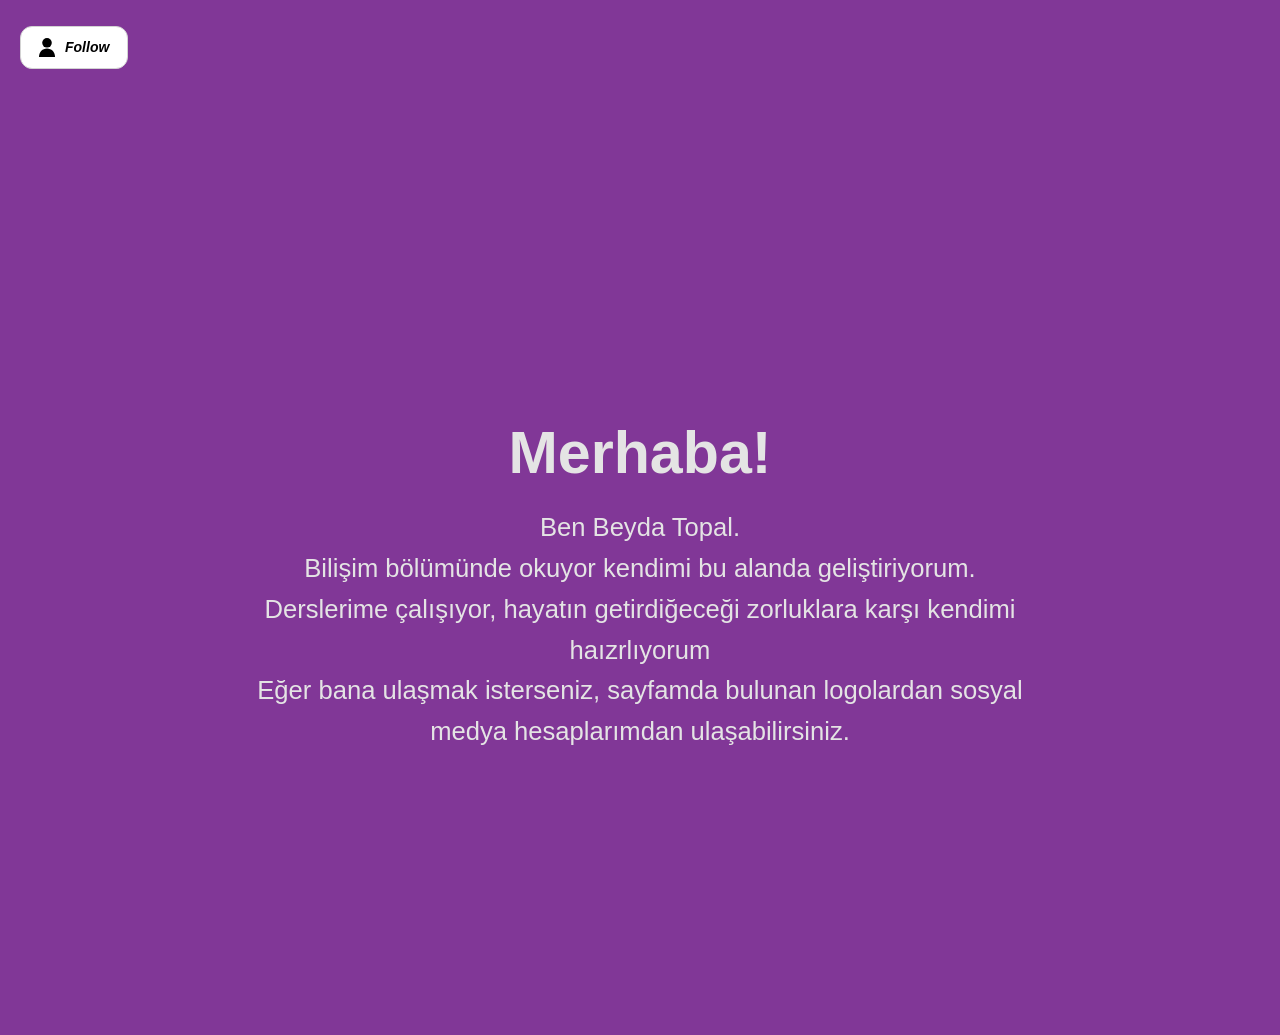
==== index.html @ 0ddb127e "Add files via upload" ====
<!DOCTYPE html>
<html lang="en">
<head>
    <meta charset="UTF-8">
    <link rel="shortcut icon" type="y-icon" href="main.png">

    <meta name="viewport" content="width=device-width, initial-scale=1.0">
    <title>Son.For.Eye</title>
    <link rel="stylesheet" href="style.css">
</head>
<body>




    <nav>
        <div class="nav-container">
            <div class="contact-link">
                <a href="https://www.instagram.com/_beyda_58/" id="contact-button"><h1><i>


                    <div class="tooltip-container" >
                        <span class="text">
                          <svg
                            xmlns="http://www.w3.org/2000/svg"
                            fill="none"
                            viewBox="0 0 95 114"
                            class="svgIcon"
                          >
                            <rect fill="black" rx="28.5" height="57" width="57" x="19"></rect>
                            <path
                              fill="black"
                              d="M0 109.5C0 83.2665 21.2665 62 47.5 62V62C73.7335 62 95 83.2665 95 109.5V114H0V109.5Z"
                            ></path>
                          </svg>
                          Follow</span
                        >
                      </div>

                </i></h1></a>
            </div>
           
        </div>
    </nav>

    <section>
        
        <div class="content">
            <div class="main-content">
                <h1 data-aos="fade-right" data-aos-duration="1500">Merhaba!</h1>
                <p data-aos="flip-up" data-aos-duration="1500" data-aos-delay="400">
                    Ben Beyda Topal. <br>
                    Bilişim bölümünde okuyor kendimi bu alanda geliştiriyorum. <br>
                   Derslerime çalışıyor, hayatın getirdiğeceği zorluklara karşı kendimi haızrlıyorum<br>
                    Eğer bana ulaşmak isterseniz, sayfamda bulunan logolardan sosyal medya hesaplarımdan ulaşabilirsiniz.
                </p>
            </div>
        </div>
    </section>



    

 

</body>
</html>
---- style.css ----
* {
    padding: 0;
    margin: 0;
    font-family:Arial, Helvetica, sans-serif ;
    box-sizing: border-box;
  }
  
  body {
    background-color: rgb(129, 55, 151);
    width: 100%;
    height: auto;
    overflow: hidden;
    position: relative;
  }
  
  nav {
    z-index: 4;
    position: sticky;
    top: 0;
    width: 100%;
    height: 15vh;
    backdrop-filter: brightness(100%);
  }
  
  .nav-container {
    display: grid;
    grid-template-columns: auto 1fr auto;
    align-items: center;
    height: 70%;
    padding: 0 20px;
  }

  .contact-link {
    display: flex;
    justify-content: flex-end;
  }
  
  .contact-link a {
    text-decoration: none;
    color: rgb(22, 22, 22);
    font-size: 1.2rem;
    margin-right: 20px;
    transition: color 0.3s;
  }
  
  .contact-link a:hover {
    color: rgb(255, 255, 255);
  }
  
  section {
    width: 100%;
    height: 100vh;
    display: grid;
    grid-template-rows: 1fr auto 1fr;
    align-items: center;
    justify-items: center;
  }
  
  section .content {
    grid-row: 2;
    text-align: center;
  }
  
  section .content h1 {
    font-size: 3.7rem;
    color: #e4e4e4;
    margin-bottom: 20px;
  }
  
  section .content p {
    font-size: 1.6rem;
    color: #e4e4e4;
    max-width: 800px;
    line-height: 1.6;
    margin: 0 auto;
  }

  /* From Uiverse.io by vinodjangid07 */ 
.tooltip-container {
    display: flex;
    align-items: center;
    justify-content: center;
    position: relative;
    transition: all 0.3s;
    background-color: rgb(255, 255, 255);
    padding: 11px 18px;
    border-radius: 12px;
    cursor: pointer;
    border: 1px solid rgb(211, 211, 211);
  }
  
  .text {
    width: 100%;
    height: 100%;
    display: flex;
    align-items: center;
    justify-content: center;
    gap: 10px;
    font-size: 14px;
    font-weight: 600;
    color: rgb(0, 0, 0);
  }
  .svgIcon {
    width: 16px;
    height: auto;
  }
  .tooltip {
    position: absolute;
    top: 0;
    left: 50%;
    transform: translateX(-50%);
    padding: 0.3em 0.6em;
    opacity: 0;
    pointer-events: none;
    transition: all 0.3s;
    background-color: rgb(255, 255, 255);
    border-radius: 12px;
    color: rgb(34, 34, 34);
  }
  
  .tooltip::before {
    position: absolute;
    content: "";
    height: 0.6em;
    width: 0.6em;
    bottom: -0.2em;
    left: 50%;
    transform: translate(-50%) rotate(45deg);
    background-color: rgb(255, 255, 255);
  }
  
  .tooltip-container:hover .tooltip {
    top: -100%;
    opacity: 1;
    visibility: visible;
    pointer-events: auto;
  }

  @media (max-width: 768px) {
  

    section .content h1 {
        font-size: 2.5rem;
    }

    section .content p {
        font-size: 1.2rem;
    }



  
}
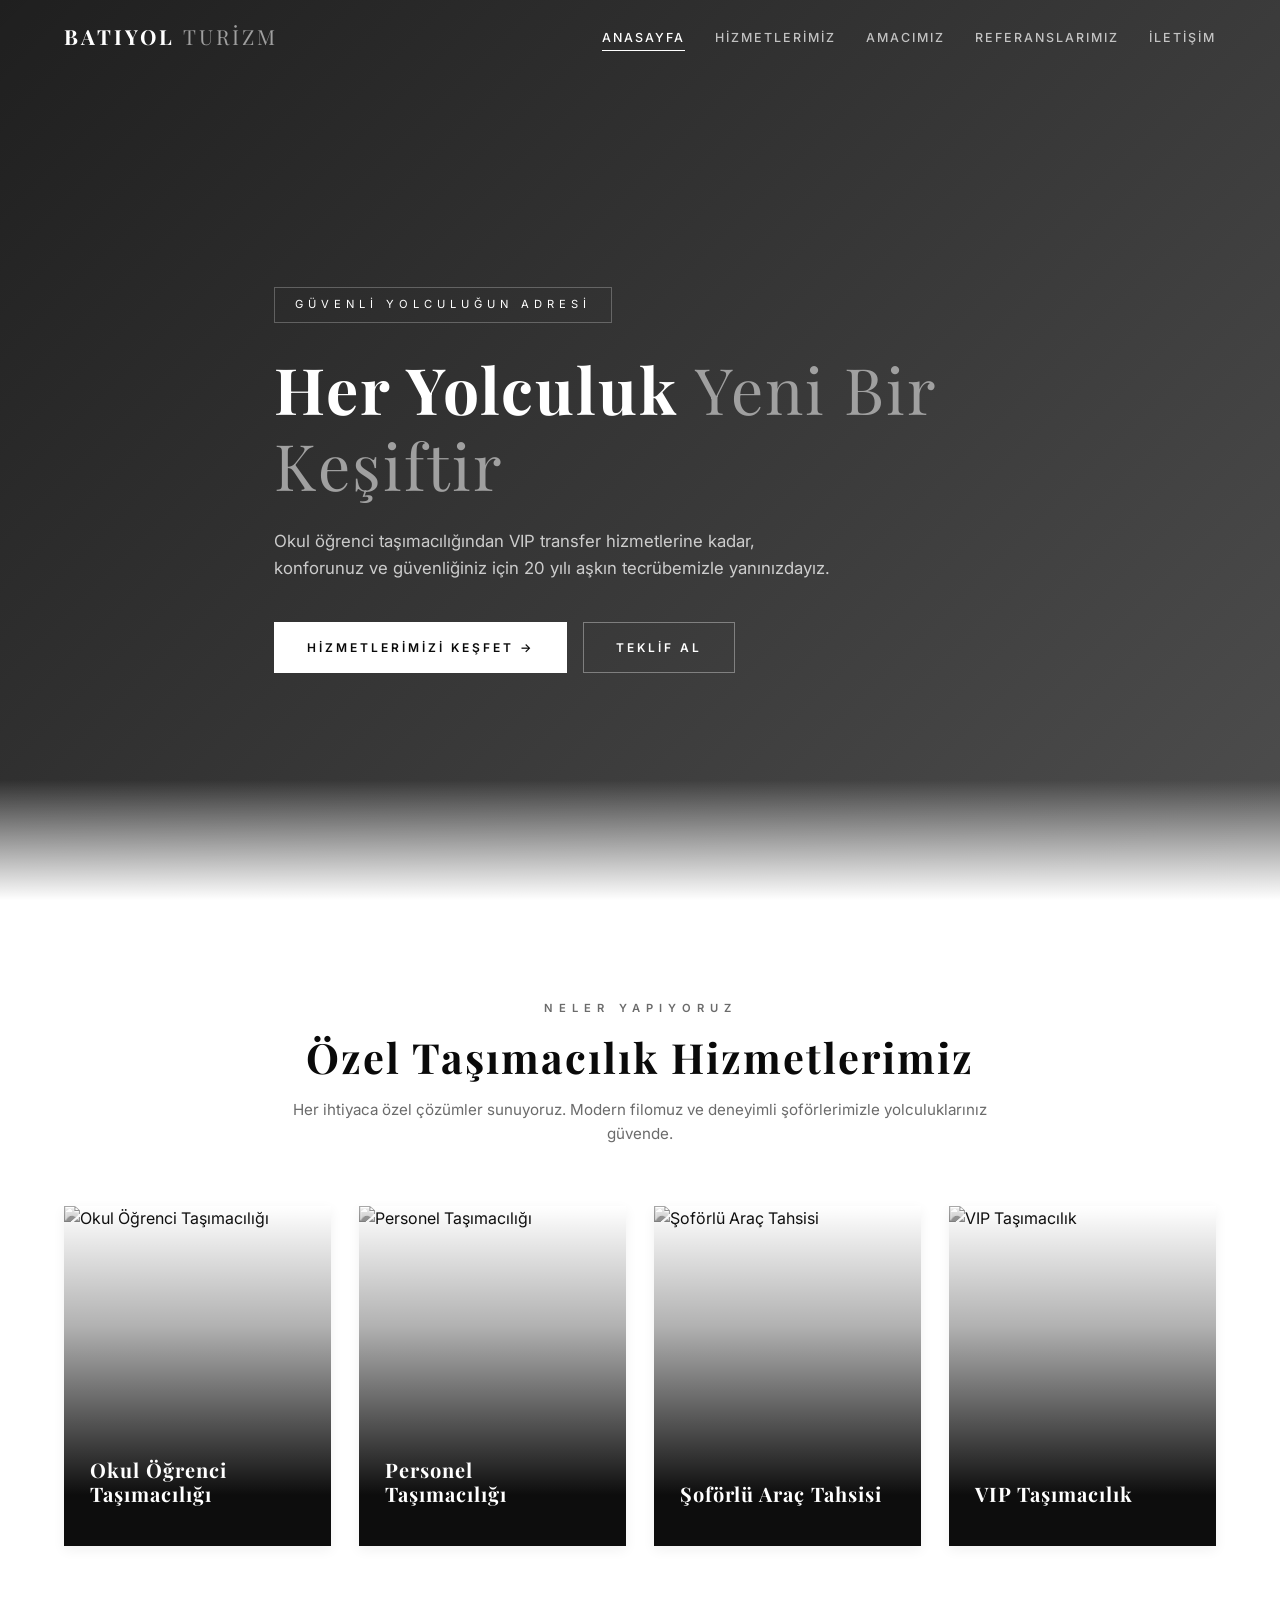
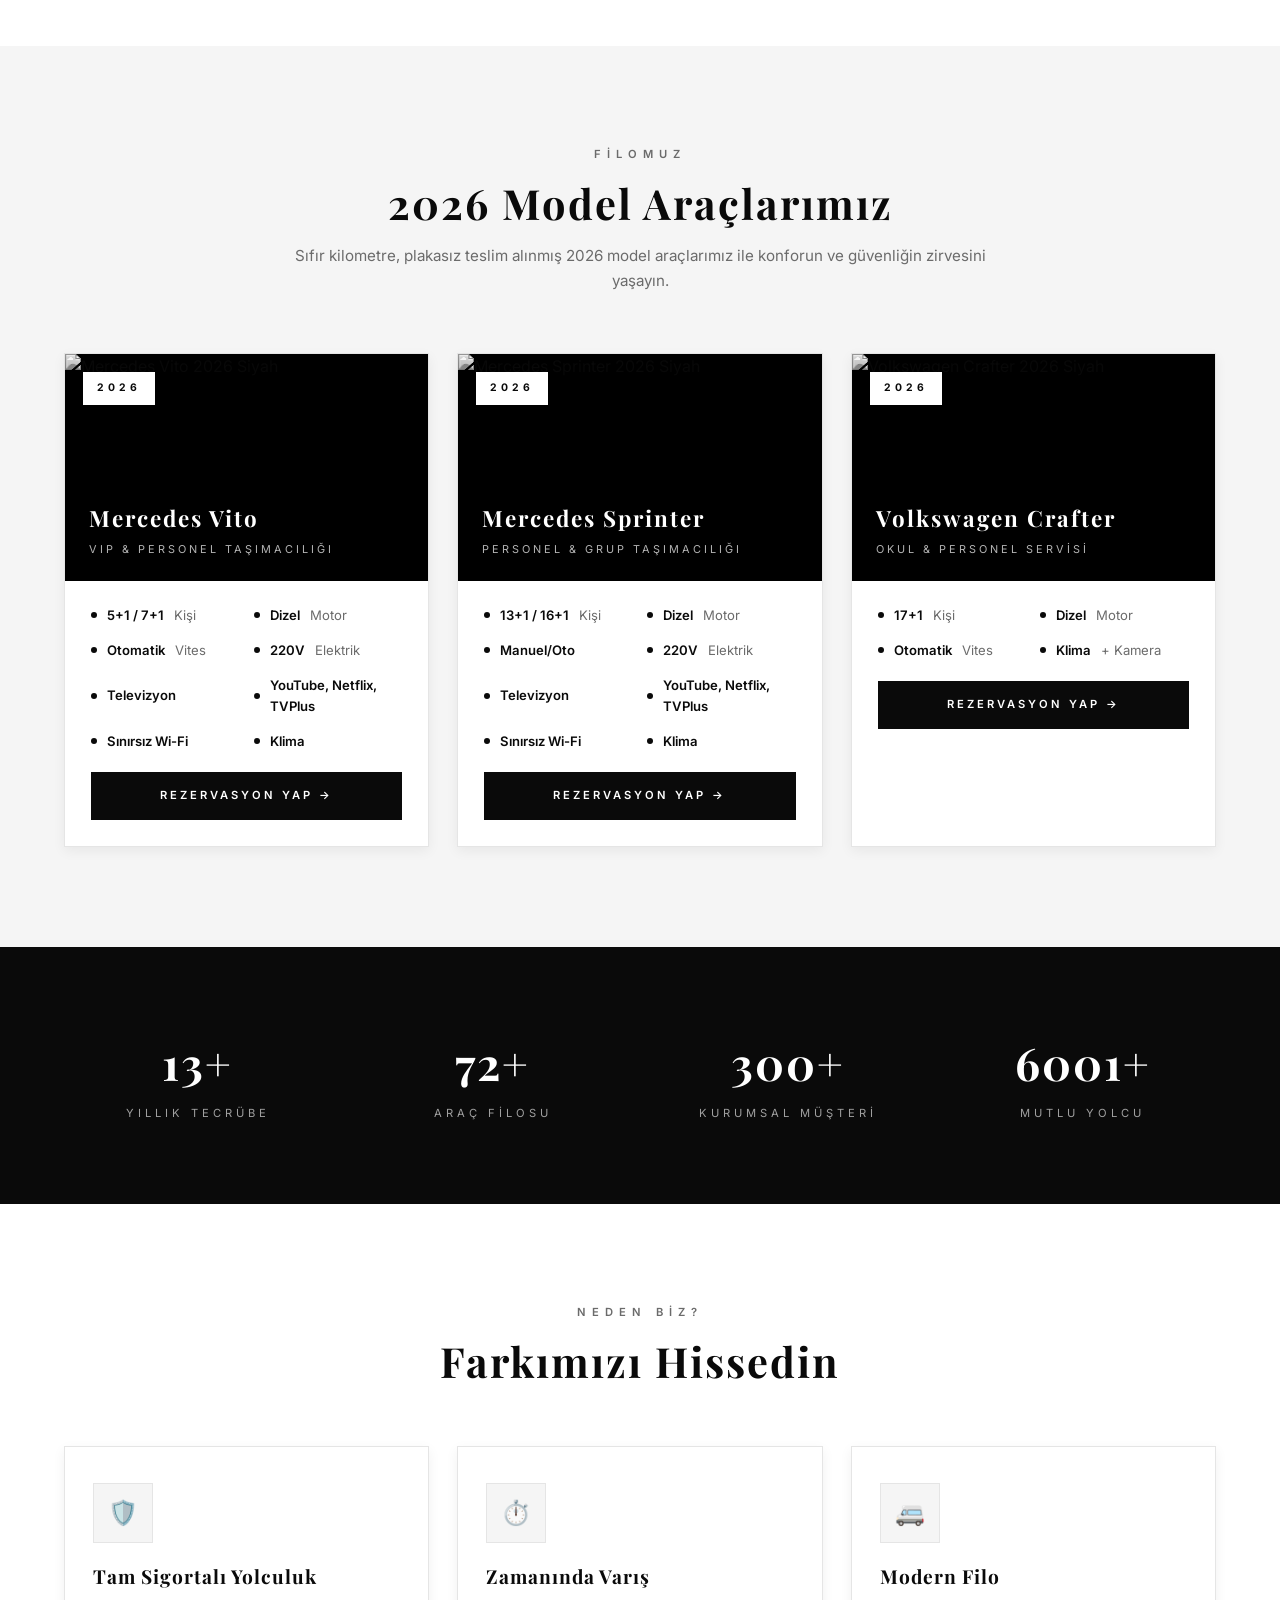
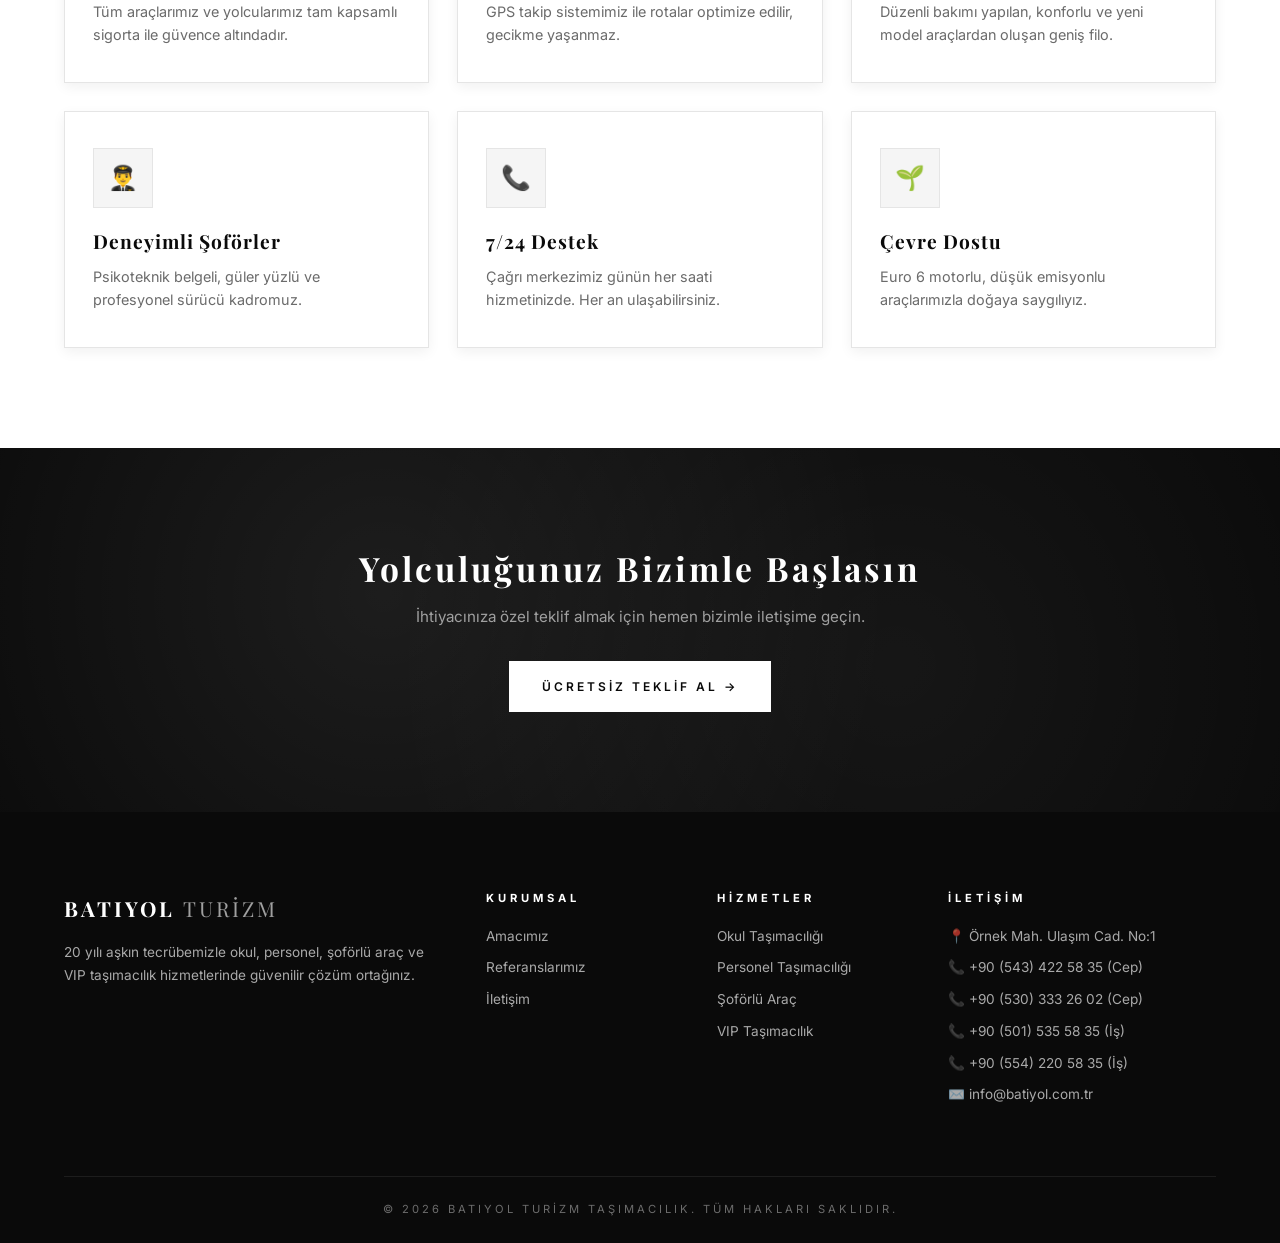
==== commit d1ece6a5: "Add files via upload" ====
--- a/index.html
+++ b/index.html
@@ -1,68 +1,243 @@
 <!DOCTYPE html>
-<html lang="en">
+<html lang="tr">
 <head>
-    <meta charset="UTF-8">
-    <link rel="shortcut icon" type="y-icon" href="main.png">
-
-    <meta name="viewport" content="width=device-width, initial-scale=1.0">
-    <title>Son.For.Eye</title>
-    <link rel="stylesheet" href="style.css">
+<meta charset="UTF-8">
+<meta name="viewport" content="width=device-width, initial-scale=1.0">
+<title>Anasayfa | Batıyol Turizm Taşımacılık</title>
+<link rel="preconnect" href="https://fonts.googleapis.com">
+<link href="https://fonts.googleapis.com/css2?family=Playfair+Display:wght@500;700;900&family=Inter:wght@300;400;500;600;700&display=swap" rel="stylesheet">
+<link rel="stylesheet" href="style.css">
 </head>
 <body>
 
-
-
-
-    <nav>
-        <div class="nav-container">
-            <div class="contact-link">
-                <a href="https://www.instagram.com/_beyda_58/" id="contact-button"><h1><i>
-
-
-                    <div class="tooltip-container" >
-                        <span class="text">
-                          <svg
-                            xmlns="http://www.w3.org/2000/svg"
-                            fill="none"
-                            viewBox="0 0 95 114"
-                            class="svgIcon"
-                          >
-                            <rect fill="black" rx="28.5" height="57" width="57" x="19"></rect>
-                            <path
-                              fill="black"
-                              d="M0 109.5C0 83.2665 21.2665 62 47.5 62V62C73.7335 62 95 83.2665 95 109.5V114H0V109.5Z"
-                            ></path>
-                          </svg>
-                          Follow</span
-                        >
-                      </div>
-
-                </i></h1></a>
-            </div>
-           
-        </div>
-    </nav>
-
-    <section>
-        
-        <div class="content">
-            <div class="main-content">
-                <h1 data-aos="fade-right" data-aos-duration="1500">Merhaba!</h1>
-                <p data-aos="flip-up" data-aos-duration="1500" data-aos-delay="400">
-                    Ben Beyda Topal. <br>
-                    Bilişim bölümünde okuyor kendimi bu alanda geliştiriyorum. <br>
-                   Derslerime çalışıyor, hayatın getirdiğeceği zorluklara karşı kendimi haızrlıyorum<br>
-                    Eğer bana ulaşmak isterseniz, sayfamda bulunan logolardan sosyal medya hesaplarımdan ulaşabilirsiniz.
-                </p>
-            </div>
-        </div>
-    </section>
-
-
-
-    
-
- 
-
+<div id="preloader">
+  <div class="loader-logo">BATIYOL <span>TURİZM</span></div>
+  <div class="loader-bar"></div>
+</div>
+
+<header>
+  <div class="container header-inner">
+    <a href="index.html" class="logo">BATIYOL <span>TURİZM</span></a>
+    <nav><ul>
+      <li><a href="index.html" class="active">Anasayfa</a></li>
+      <li><a href="hizmetlerimiz.html">Hizmetlerimiz</a></li>
+      <li><a href="amacimiz.html">Amacımız</a></li>
+      <li><a href="referanslarimiz.html">Referanslarımız</a></li>
+      <li><a href="iletisim.html">İletişim</a></li>
+    </ul></nav>
+    <button class="menu-toggle" aria-label="Menü"><span></span><span></span><span></span></button>
+  </div>
+</header>
+
+<section class="hero">
+  <div class="container hero-content">
+    <span class="badge">Güvenli Yolculuğun Adresi</span>
+    <h1>Her Yolculuk <em>Yeni Bir Keşiftir</em></h1>
+    <p>Okul öğrenci taşımacılığından VIP transfer hizmetlerine kadar, konforunuz ve güvenliğiniz için 20 yılı aşkın tecrübemizle yanınızdayız.</p>
+    <div class="hero-cta">
+      <a href="hizmetlerimiz.html" class="btn btn-primary">Hizmetlerimizi Keşfet →</a>
+      <a href="iletisim.html" class="btn btn-outline">Teklif Al</a>
+    </div>
+  </div>
+</section>
+
+<section>
+  <div class="container">
+    <div class="section-head reveal">
+      <span class="kicker">Neler Yapıyoruz</span>
+      <h2>Özel Taşımacılık Hizmetlerimiz</h2>
+      <p>Her ihtiyaca özel çözümler sunuyoruz. Modern filomuz ve deneyimli şoförlerimizle yolculuklarınız güvende.</p>
+    </div>
+    <div class="grid grid-4">
+      <a href="hizmetlerimiz.html#okul" class="service-card reveal">
+        <img src="https://images.unsplash.com/photo-1580582932707-520aed937b7b?auto=format&fit=crop&w=800&q=80" alt="Okul Öğrenci Taşımacılığı">
+        <div class="content">
+          <h3>Okul Öğrenci Taşımacılığı</h3>
+          <p>Çocuklarınızın güvenliği bizim önceliğimiz. Sigortalı, deneyimli şoförler ve modern araçlar.</p>
+        </div>
+      </a>
+      <a href="hizmetlerimiz.html#personel" class="service-card reveal delay-1">
+        <img src="https://images.unsplash.com/photo-1497366216548-37526070297c?auto=format&fit=crop&w=800&q=80" alt="Personel Taşımacılığı">
+        <div class="content">
+          <h3>Personel Taşımacılığı</h3>
+          <p>Kurumsal firmalar için zamanında, konforlu ve düzenli personel servis çözümleri.</p>
+        </div>
+      </a>
+      <a href="hizmetlerimiz.html#soforlu" class="service-card reveal delay-2">
+        <img src="https://images.unsplash.com/photo-1502877338535-766e1452684a?auto=format&fit=crop&w=800&q=80" alt="Şoförlü Araç Tahsisi">
+        <div class="content">
+          <h3>Şoförlü Araç Tahsisi</h3>
+          <p>Saatlik, günlük veya haftalık kiralama. Kurumsal etkinlikler ve özel davetler için ideal.</p>
+        </div>
+      </a>
+      <a href="hizmetlerimiz.html#vip" class="service-card reveal delay-3">
+        <img src="https://images.unsplash.com/photo-1449965408869-eaa3f722e40d?auto=format&fit=crop&w=800&q=80" alt="VIP Taşımacılık">
+        <div class="content">
+          <h3>VIP Taşımacılık</h3>
+          <p>Havalimanı transferi, özel misafir ağırlama ve lüks segment araçlarımızla ayrıcalıklı yolculuk.</p>
+        </div>
+      </a>
+    </div>
+  </div>
+</section>
+
+<section class="fleet-section">
+  <div class="container">
+    <div class="section-head reveal">
+      <span class="kicker">Filomuz</span>
+      <h2>2026 Model Araçlarımız</h2>
+      <p>Sıfır kilometre, plakasız teslim alınmış 2026 model araçlarımız ile konforun ve güvenliğin zirvesini yaşayın.</p>
+    </div>
+
+    <div class="fleet-grid">
+      <!-- MERCEDES VITO 2026 -->
+      <div class="vehicle-card reveal">
+        <div class="vehicle-img plate-mask">
+          <span class="vehicle-year">2026</span>
+          <img src="images/Vito2-2026.jpg" alt="Mercedes Vito 2026 Siyah">
+          <div class="vehicle-name">
+            <h3>Mercedes Vito</h3>
+            <span>VIP & Personel Taşımacılığı</span>
+          </div>
+        </div>
+        <div class="vehicle-specs">
+          <div class="spec-item"><span class="dot"></span><strong>5+1 / 7+1</strong> Kişi</div>
+          <div class="spec-item"><span class="dot"></span><strong>Dizel</strong> Motor</div>
+          <div class="spec-item"><span class="dot"></span><strong>Otomatik</strong> Vites</div>
+          <div class="spec-item"><span class="dot"></span><strong>220V</strong> Elektrik</div>
+          <div class="spec-item"><span class="dot"></span><strong>Televizyon</strong></div>
+          <div class="spec-item"><span class="dot"></span><strong>YouTube, Netflix, TVPlus</strong></div>
+          <div class="spec-item"><span class="dot"></span><strong>Sınırsız Wi-Fi</strong></div>
+          <div class="spec-item"><span class="dot"></span><strong>Klima</strong></div>
+        </div>
+        <div class="vehicle-cta">
+          <a href="iletisim.html" class="btn">Rezervasyon Yap →</a>
+        </div>
+      </div>
+
+      <!-- MERCEDES SPRINTER 2026 -->
+      <div class="vehicle-card reveal delay-1">
+        <div class="vehicle-img plate-mask">
+          <span class="vehicle-year">2026</span>
+          <img src="images/sprinter2-2026.jpg" alt="Mercedes Sprinter 2026 Siyah">
+          <div class="vehicle-name">
+            <h3>Mercedes Sprinter</h3>
+            <span>Personel & Grup Taşımacılığı</span>
+          </div>
+        </div>
+        <div class="vehicle-specs">
+          <div class="spec-item"><span class="dot"></span><strong>13+1 / 16+1</strong> Kişi</div>
+          <div class="spec-item"><span class="dot"></span><strong>Dizel</strong> Motor</div>
+          <div class="spec-item"><span class="dot"></span><strong>Manuel/Oto</strong></div>
+          <div class="spec-item"><span class="dot"></span><strong>220V</strong> Elektrik</div>
+          <div class="spec-item"><span class="dot"></span><strong>Televizyon</strong></div>
+          <div class="spec-item"><span class="dot"></span><strong>YouTube, Netflix, TVPlus</strong></div>
+          <div class="spec-item"><span class="dot"></span><strong>Sınırsız Wi-Fi</strong></div>
+          <div class="spec-item"><span class="dot"></span><strong>Klima</strong></div>
+        </div>
+        <div class="vehicle-cta">
+          <a href="iletisim.html" class="btn">Rezervasyon Yap →</a>
+        </div>
+      </div>
+
+      <!-- VOLKSWAGEN CRAFTER 2026 -->
+      <div class="vehicle-card reveal delay-2">
+        <div class="vehicle-img plate-mask">
+          <span class="vehicle-year">2026</span>
+          <img src="images/crafter2-2026.jpg" alt="Volkswagen Crafter 2026 Siyah">
+          <div class="vehicle-name">
+            <h3>Volkswagen Crafter</h3>
+            <span>Okul & Personel Servisi</span>
+          </div>
+        </div>
+        <div class="vehicle-specs">
+          <div class="spec-item"><span class="dot"></span><strong>17+1</strong> Kişi</div>
+          <div class="spec-item"><span class="dot"></span><strong>Dizel</strong> Motor</div>
+          <div class="spec-item"><span class="dot"></span><strong>Otomatik</strong> Vites</div>
+          <div class="spec-item"><span class="dot"></span><strong>Klima</strong> + Kamera</div>
+        </div>
+        <div class="vehicle-cta">
+          <a href="iletisim.html" class="btn">Rezervasyon Yap →</a>
+        </div>
+      </div>
+    </div>
+  </div>
+</section>
+
+<section class="stats">
+  <div class="container">
+    <div class="grid grid-4">
+      <div class="reveal"><span class="stat-num" data-count="20">0</span><span class="stat-label">Yıllık Tecrübe</span></div>
+      <div class="reveal delay-1"><span class="stat-num" data-count="120">0</span><span class="stat-label">Araç Filosu</span></div>
+      <div class="reveal delay-2"><span class="stat-num" data-count="500">0</span><span class="stat-label">Kurumsal Müşteri</span></div>
+      <div class="reveal delay-3"><span class="stat-num" data-count="10000">0</span><span class="stat-label">Mutlu Yolcu</span></div>
+    </div>
+  </div>
+</section>
+
+<section>
+  <div class="container">
+    <div class="section-head reveal">
+      <span class="kicker">Neden Biz?</span>
+      <h2>Farkımızı Hissedin</h2>
+    </div>
+    <div class="grid grid-3">
+      <div class="card reveal"><div class="icon">🛡️</div><h3>Tam Sigortalı Yolculuk</h3><p>Tüm araçlarımız ve yolcularımız tam kapsamlı sigorta ile güvence altındadır.</p></div>
+      <div class="card reveal delay-1"><div class="icon">⏱️</div><h3>Zamanında Varış</h3><p>GPS takip sistemimiz ile rotalar optimize edilir, gecikme yaşanmaz.</p></div>
+      <div class="card reveal delay-2"><div class="icon">🚐</div><h3>Modern Filo</h3><p>Düzenli bakımı yapılan, konforlu ve yeni model araçlardan oluşan geniş filo.</p></div>
+      <div class="card reveal"><div class="icon">👨‍✈️</div><h3>Deneyimli Şoförler</h3><p>Psikoteknik belgeli, güler yüzlü ve profesyonel sürücü kadromuz.</p></div>
+      <div class="card reveal delay-1"><div class="icon">📞</div><h3>7/24 Destek</h3><p>Çağrı merkezimiz günün her saati hizmetinizde. Her an ulaşabilirsiniz.</p></div>
+      <div class="card reveal delay-2"><div class="icon">🌱</div><h3>Çevre Dostu</h3><p>Euro 6 motorlu, düşük emisyonlu araçlarımızla doğaya saygılıyız.</p></div>
+    </div>
+  </div>
+</section>
+
+<section class="cta-banner">
+  <h2>Yolculuğunuz Bizimle Başlasın</h2>
+  <p>İhtiyacınıza özel teklif almak için hemen bizimle iletişime geçin.</p>
+  <a href="iletisim.html" class="btn btn-primary">Ücretsiz Teklif Al →</a>
+</section>
+
+<footer>
+  <div class="container">
+    <div class="footer-grid">
+      <div>
+        <a href="index.html" class="logo">BATIYOL <span>TURİZM</span></a>
+        <p>20 yılı aşkın tecrübemizle okul, personel, şoförlü araç ve VIP taşımacılık hizmetlerinde güvenilir çözüm ortağınız.</p>
+      </div>
+      <div>
+        <h4>Kurumsal</h4>
+        <ul>
+          <li><a href="amacimiz.html">Amacımız</a></li>
+          <li><a href="referanslarimiz.html">Referanslarımız</a></li>
+          <li><a href="iletisim.html">İletişim</a></li>
+        </ul>
+      </div>
+      <div>
+        <h4>Hizmetler</h4>
+        <ul>
+          <li><a href="hizmetlerimiz.html#okul">Okul Taşımacılığı</a></li>
+          <li><a href="hizmetlerimiz.html#personel">Personel Taşımacılığı</a></li>
+          <li><a href="hizmetlerimiz.html#soforlu">Şoförlü Araç</a></li>
+          <li><a href="hizmetlerimiz.html#vip">VIP Taşımacılık</a></li>
+        </ul>
+      </div>
+      <div>
+        <h4>İletişim</h4>
+        <ul>
+          <li>📍 Örnek Mah. Ulaşım Cad. No:1</li>
+          <li>📞 +90 (543) 422 58 35 (Cep)</li>
+          <li>📞 +90 (530) 333 26 02 (Cep)</li>
+          <li>📞 +90 (501) 535 58 35 (İş)</li>
+          <li>📞 +90 (554) 220 58 35 (İş)</li>
+          <li>✉️ info@batiyol.com.tr</li>
+        </ul>
+      </div>
+    </div>
+    <div class="footer-bottom">© 2026 Batıyol Turizm Taşımacılık. Tüm hakları saklıdır.</div>
+  </div>
+</footer>
+
+<script src="script.js"></script>
 </body>
 </html>
--- a/style.css
+++ b/style.css
@@ -1,153 +1,624 @@
-* {
-    padding: 0;
-    margin: 0;
-    font-family:Arial, Helvetica, sans-serif ;
-    box-sizing: border-box;
+/* ========== RESET ========== */
+* { margin: 0; padding: 0; box-sizing: border-box; }
+
+:root {
+  --black: #0a0a0a;
+  --dark: #1a1a1a;
+  --gray: #6b6b6b;
+  --gray-2: #a0a0a0;
+  --line: #e5e5e5;
+  --off: #f5f5f5;
+  --white: #ffffff;
+  --transition: cubic-bezier(0.65, 0, 0.35, 1);
+  --shadow-sm: 0 4px 12px rgba(0, 0, 0, 0.06);
+  --shadow-md: 0 12px 32px rgba(0, 0, 0, 0.12);
+  --shadow-lg: 0 24px 60px rgba(0, 0, 0, 0.18);
+}
+
+html { scroll-behavior: smooth; }
+
+body {
+  font-family: 'Inter', -apple-system, sans-serif;
+  color: var(--dark);
+  background: var(--white);
+  line-height: 1.6;
+  overflow-x: hidden;
+  opacity: 0;
+  transition: opacity 0.6s ease;
+}
+body.loaded { opacity: 1; }
+
+h1, h2, h3, h4 {
+  font-family: 'Playfair Display', serif;
+  font-weight: 700;
+  line-height: 1.2;
+  color: var(--black);
+}
+
+a { color: inherit; text-decoration: none; }
+img { max-width: 100%; display: block; }
+.container { max-width: 1200px; margin: 0 auto; padding: 0 24px; }
+
+/* ========== PRELOADER ========== */
+#preloader {
+  position: fixed; inset: 0;
+  background: var(--black);
+  z-index: 9999;
+  display: flex; flex-direction: column;
+  align-items: center; justify-content: center;
+  transition: transform 0.8s var(--transition);
+}
+#preloader.hidden { transform: translateY(-100%); }
+.loader-logo {
+  font-family: 'Playfair Display', serif;
+  font-size: 2rem; color: var(--white);
+  letter-spacing: 8px; margin-bottom: 24px;
+  opacity: 0; animation: fadeInUp 0.8s 0.2s forwards;
+}
+.loader-logo span { color: var(--gray-2); font-weight: 300; }
+.loader-bar {
+  width: 180px; height: 2px;
+  background: rgba(255, 255, 255, 0.15);
+  position: relative; overflow: hidden;
+}
+.loader-bar::after {
+  content: ''; position: absolute;
+  left: 0; top: 0; height: 100%; width: 0;
+  background: var(--white);
+  animation: loadBar 1.4s var(--transition) forwards;
+}
+@keyframes loadBar { to { width: 100%; } }
+@keyframes fadeInUp {
+  from { opacity: 0; transform: translateY(20px); }
+  to   { opacity: 1; transform: translateY(0); }
+}
+
+/* ========== HEADER ========== */
+header {
+  position: fixed; top: 0; left: 0; right: 0;
+  z-index: 1000; padding: 20px 0;
+  transition: all 0.4s var(--transition);
+  background: transparent;
+}
+header.scrolled {
+  background: rgba(255, 255, 255, 0.96);
+  backdrop-filter: blur(12px);
+  padding: 12px 0;
+  box-shadow: var(--shadow-sm);
+  border-bottom: 1px solid var(--line);
+}
+header.scrolled .logo,
+header.scrolled nav a { color: var(--black); }
+.header-inner { display: flex; align-items: center; justify-content: space-between; }
+.logo {
+  font-family: 'Playfair Display', serif;
+  font-size: 1.3rem; font-weight: 700;
+  color: var(--white);
+  letter-spacing: 3px;
+  transition: color 0.3s;
+}
+.logo span { color: var(--gray-2); font-weight: 400; }
+header.scrolled .logo span { color: var(--gray); }
+
+nav ul { list-style: none; display: flex; gap: 30px; align-items: center; }
+nav a {
+  color: var(--white);
+  font-size: 0.78rem; font-weight: 500;
+  letter-spacing: 2px;
+  text-transform: uppercase;
+  position: relative; padding: 6px 0;
+  opacity: 0.7;
+  transition: opacity 0.3s;
+}
+nav a::after {
+  content: ''; position: absolute;
+  bottom: 0; left: 0; height: 1px; width: 0;
+  background: currentColor;
+  transition: width 0.35s var(--transition);
+}
+nav a:hover::after, nav a.active::after { width: 100%; }
+nav a:hover, nav a.active { opacity: 1; }
+
+.menu-toggle {
+  display: none; background: none; border: none;
+  cursor: pointer; flex-direction: column;
+  gap: 5px; padding: 8px;
+}
+.menu-toggle span {
+  width: 26px; height: 2px;
+  background: var(--white); transition: 0.3s;
+}
+header.scrolled .menu-toggle span { background: var(--black); }
+
+/* ========== PAGE HERO ========== */
+.page-hero {
+  min-height: 55vh;
+  display: flex; align-items: center; justify-content: center;
+  text-align: center; padding: 140px 24px 80px;
+  background: var(--black); color: var(--white);
+  position: relative; overflow: hidden;
+}
+.page-hero::before {
+  content: ''; position: absolute; inset: 0;
+  background:
+    radial-gradient(circle at 20% 30%, rgba(255,255,255,0.06), transparent 50%),
+    radial-gradient(circle at 80% 70%, rgba(255,255,255,0.04), transparent 50%);
+  animation: float 12s ease-in-out infinite alternate;
+}
+@keyframes float {
+  from { transform: translate(0,0) scale(1); }
+  to   { transform: translate(-20px,-15px) scale(1.08); }
+}
+.page-hero h1 {
+  color: var(--white);
+  font-size: clamp(2rem, 5vw, 3.2rem);
+  position: relative; z-index: 2;
+  letter-spacing: 4px;
+  animation: fadeInUp 0.9s 0.3s both;
+}
+.page-hero p {
+  color: var(--gray-2);
+  margin-top: 16px; font-size: 1rem;
+  max-width: 640px; position: relative; z-index: 2;
+  letter-spacing: 1px;
+  animation: fadeInUp 0.9s 0.5s both;
+}
+
+/* ========== HERO (Anasayfa) ========== */
+.hero {
+  min-height: 100vh;
+  display: flex; align-items: center;
+  padding: 120px 0 60px;
+  background:
+    linear-gradient(135deg, rgba(0,0,0,0.88), rgba(10,10,10,0.72)),
+    url('https://images.unsplash.com/photo-1544620347-c4fd4a3d5957?auto=format&fit=crop&w=1920&q=80') center/cover fixed;
+  color: var(--white);
+  position: relative; overflow: hidden;
+}
+.hero::after {
+  content: ''; position: absolute;
+  bottom: 0; left: 0; right: 0; height: 120px;
+  background: linear-gradient(to top, var(--white), transparent);
+  pointer-events: none;
+}
+.hero-content { position: relative; z-index: 2; max-width: 780px; }
+.hero .badge {
+  display: inline-block; padding: 8px 20px;
+  border: 1px solid rgba(255, 255, 255, 0.25);
+  font-size: 0.7rem; color: var(--white);
+  letter-spacing: 5px; text-transform: uppercase;
+  margin-bottom: 28px;
+  animation: fadeInUp 0.9s 0.2s both;
+}
+.hero h1 {
+  color: var(--white);
+  font-size: clamp(2.2rem, 5.5vw, 4rem);
+  margin-bottom: 24px; letter-spacing: 2px;
+  animation: fadeInUp 0.9s 0.4s both;
+}
+.hero h1 em { color: var(--gray-2); font-style: normal; font-weight: 400; }
+.hero p {
+  font-size: 1.05rem; color: rgba(255, 255, 255, 0.75);
+  margin-bottom: 40px; max-width: 560px;
+  animation: fadeInUp 0.9s 0.6s both;
+}
+.hero-cta { display: flex; gap: 16px; flex-wrap: wrap; animation: fadeInUp 0.9s 0.8s both; }
+
+/* ========== BUTONLAR ========== */
+.btn {
+  display: inline-flex; align-items: center; gap: 10px;
+  padding: 15px 32px;
+  font-weight: 600; font-size: 0.75rem;
+  letter-spacing: 3px; text-transform: uppercase;
+  border: none; cursor: pointer;
+  position: relative; overflow: hidden;
+  transition: all 0.4s var(--transition);
+  font-family: inherit;
+}
+.btn-primary {
+  background: var(--white); color: var(--black);
+  border: 1.5px solid var(--white);
+}
+.btn-primary:hover { background: transparent; color: var(--white); }
+.btn-outline {
+  background: transparent; color: var(--white);
+  border: 1.5px solid rgba(255, 255, 255, 0.35);
+}
+.btn-outline:hover { background: var(--white); color: var(--black); border-color: var(--white); }
+.btn-dark {
+  background: var(--black); color: var(--white);
+  border: 1.5px solid var(--black);
+}
+.btn-dark:hover { background: transparent; color: var(--black); }
+.btn .ripple {
+  position: absolute; border-radius: 50%;
+  background: rgba(128, 128, 128, 0.35);
+  transform: scale(0); animation: ripple 0.6s linear;
+  pointer-events: none;
+}
+@keyframes ripple { to { transform: scale(4); opacity: 0; } }
+
+/* ========== SECTION ========== */
+section { padding: 100px 0; }
+.section-head { text-align: center; max-width: 720px; margin: 0 auto 60px; }
+.section-head .kicker {
+  color: var(--gray); font-size: 0.7rem; font-weight: 600;
+  letter-spacing: 6px; text-transform: uppercase;
+  margin-bottom: 14px; display: block;
+}
+.section-head h2 { font-size: clamp(1.8rem, 4vw, 2.6rem); margin-bottom: 16px; letter-spacing: 2px; }
+.section-head p { color: var(--gray); font-size: 0.95rem; }
+
+/* ========== GRID ========== */
+.grid { display: grid; gap: 28px; }
+.grid-3 { grid-template-columns: repeat(auto-fit, minmax(280px, 1fr)); }
+.grid-4 { grid-template-columns: repeat(auto-fit, minmax(240px, 1fr)); }
+.grid-2 { grid-template-columns: repeat(auto-fit, minmax(320px, 1fr)); }
+
+/* ========== KART ========== */
+.card {
+  background: var(--white); padding: 36px 28px;
+  box-shadow: var(--shadow-sm); transition: all 0.5s var(--transition);
+  position: relative; overflow: hidden; border: 1px solid var(--line);
+}
+.card::before {
+  content: ''; position: absolute;
+  top: 0; left: 0; right: 0; height: 2px;
+  background: var(--black); transform: scaleX(0);
+  transform-origin: left; transition: transform 0.5s var(--transition);
+}
+.card:hover { transform: translateY(-6px); box-shadow: var(--shadow-lg); border-color: var(--black); }
+.card:hover::before { transform: scaleX(1); }
+.card .icon {
+  width: 60px; height: 60px; background: var(--off);
+  display: flex; align-items: center; justify-content: center;
+  margin-bottom: 22px; font-size: 1.5rem;
+  transition: all 0.4s var(--transition); border: 1px solid var(--line);
+}
+.card:hover .icon { background: var(--black); border-color: var(--black); color: var(--white); }
+.card h3 { font-size: 1.2rem; margin-bottom: 12px; letter-spacing: 1px; }
+.card p { color: var(--gray); font-size: 0.9rem; }
+
+/* Hizmet kartları görselli */
+.service-card {
+  position: relative; overflow: hidden; min-height: 340px;
+  cursor: pointer; box-shadow: var(--shadow-sm);
+  transition: all 0.5s var(--transition); display: block;
+}
+.service-card img {
+  width: 100%; height: 100%; object-fit: cover;
+  position: absolute; inset: 0;
+  filter: grayscale(1) contrast(1.1);
+  transition: transform 0.9s var(--transition), filter 0.6s;
+}
+.service-card:hover img { transform: scale(1.12); filter: grayscale(0.3) contrast(1.1); }
+.service-card::after {
+  content: ''; position: absolute; inset: 0;
+  background: linear-gradient(to top, rgba(0,0,0,0.95) 15%, rgba(0,0,0,0.3) 65%, transparent);
+  transition: background 0.5s;
+}
+.service-card:hover::after { background: linear-gradient(to top, rgba(0,0,0,0.95) 20%, rgba(0,0,0,0.55) 100%); }
+.service-card .content {
+  position: absolute; bottom: 0; left: 0; right: 0;
+  padding: 32px 26px; color: var(--white); z-index: 2;
+  transition: transform 0.5s var(--transition);
+}
+.service-card:hover .content { transform: translateY(-8px); }
+.service-card .content h3 { color: var(--white); font-size: 1.25rem; margin-bottom: 8px; letter-spacing: 1px; }
+.service-card .content p {
+  color: rgba(255, 255, 255, 0.7); font-size: 0.85rem;
+  max-height: 0; opacity: 0; overflow: hidden;
+  transition: all 0.5s var(--transition);
+}
+.service-card:hover .content p { max-height: 120px; opacity: 1; margin-top: 8px; }
+
+/* ========== SCROLL REVEAL ========== */
+.reveal {
+  opacity: 0; transform: translateY(40px);
+  transition: opacity 0.8s var(--transition), transform 0.8s var(--transition);
+}
+.reveal.visible { opacity: 1; transform: translateY(0); }
+.reveal.delay-1 { transition-delay: 0.1s; }
+.reveal.delay-2 { transition-delay: 0.2s; }
+.reveal.delay-3 { transition-delay: 0.3s; }
+
+/* ========== STATS ========== */
+.stats { background: var(--black); color: var(--white); padding: 80px 0; }
+.stats .grid-4 { text-align: center; }
+.stat-num {
+  font-family: 'Playfair Display', serif;
+  font-size: 2.8rem; font-weight: 700; color: var(--white);
+  display: block; letter-spacing: 2px;
+}
+.stat-label {
+  font-size: 0.7rem; color: var(--gray-2);
+  letter-spacing: 4px; text-transform: uppercase; margin-top: 10px;
+}
+
+/* ========== İLETİŞİM SAYFASI YENİ DÜZEN ========== */
+.contact-section { background: var(--off); padding: 100px 0; }
+.contact-info-single { max-width: 900px; margin: 0 auto; text-align: center; }
+.contact-info-single h2 { font-size: 2rem; margin: 12px 0 16px; letter-spacing: 2px; }
+.contact-intro { color: var(--gray); margin: 0 auto 48px; max-width: 600px; font-size: 0.95rem; }
+.contact-info-single .kicker {
+  color: var(--gray); letter-spacing: 6px; font-size: 0.7rem;
+  font-weight: 600; text-transform: uppercase;
+}
+
+.info-grid {
+  display: grid; grid-template-columns: repeat(auto-fit, minmax(240px, 1fr));
+  gap: 0; text-align: left; margin-bottom: 48px; border-top: 1px solid var(--line);
+}
+.info-grid .info-item {
+  display: flex; gap: 18px; padding: 24px 20px;
+  border-bottom: 1px solid var(--line); transition: transform 0.3s;
+}
+.info-grid .info-item:hover { transform: translateX(6px); }
+.info-grid .info-item .ic {
+  width: 48px; height: 48px; flex-shrink: 0;
+  background: var(--white); border: 1px solid var(--line);
+  display: flex; align-items: center; justify-content: center;
+  font-size: 1.1rem; transition: all 0.4s var(--transition);
+}
+.info-grid .info-item:hover .ic { background: var(--black); color: var(--white); border-color: var(--black); }
+.info-grid .info-item h4 {
+  font-family: 'Inter', sans-serif; font-size: 0.68rem;
+  text-transform: uppercase; letter-spacing: 3px; color: var(--gray);
+  font-weight: 600; margin-bottom: 6px;
+}
+.info-grid .info-item p { color: var(--black); font-weight: 500; font-size: 0.95rem; }
+.info-grid .info-item p a { color: var(--black); font-weight: 500; transition: color 0.3s; }
+.info-grid .info-item p a:hover { color: var(--gray); }
+
+/* WhatsApp Butonu */
+.whatsapp-block { margin: 48px 0 32px; }
+.whatsapp-cta {
+  display: inline-flex; align-items: center; gap: 14px;
+  padding: 18px 36px; background: #25D366; color: #fff;
+  font-family: 'Inter', sans-serif; font-weight: 600;
+  font-size: 0.8rem; letter-spacing: 3px; text-transform: uppercase;
+  border: 2px solid #25D366;
+  transition: all 0.4s cubic-bezier(0.65, 0, 0.35, 1);
+}
+.whatsapp-cta:hover {
+  background: transparent; color: #25D366;
+  transform: translateY(-3px); box-shadow: 0 12px 32px rgba(37, 211, 102, 0.28);
+}
+.wa-icon { width: 22px; height: 22px; flex-shrink: 0; }
+.whatsapp-note { font-size: 0.78rem; color: var(--gray); margin-top: 14px; letter-spacing: 1px; }
+
+.privacy-mini {
+  margin-top: 40px; padding: 16px 20px; background: var(--white);
+  border-left: 3px solid var(--black); text-align: left;
+  font-size: 0.82rem; color: var(--gray); display: inline-block;
+}
+
+/* ========== REFERANSLAR VE GİZLİLİK ========== */
+.ref-grid {
+  display: grid; grid-template-columns: repeat(auto-fill, minmax(200px, 1fr)); gap: 16px;
+}
+.ref-item {
+  position: relative; background: var(--white); padding: 32px 20px;
+  display: flex; align-items: center; justify-content: center;
+  min-height: 140px; box-shadow: var(--shadow-sm);
+  transition: all 0.45s var(--transition); border: 1px solid var(--line);
+  text-align: center; cursor: help;
+}
+
+/* Blurlu Metin (Sadece metni bulanıklaştırır) */
+.blurred-text {
+  display: inline-block; filter: blur(10px); user-select: none;
+  transition: filter 0.3s ease; font-weight: 600;
+  color: var(--black); font-family: 'Playfair Display', serif;
+  font-size: 1rem; letter-spacing: 1px;
+}
+.ref-item:hover .blurred-text { filter: blur(100px); }
+
+/* Tooltip (Kapsayıcı üzerinden tetiklenir, bu yüzden bulanıklaşmaz) */
+.ref-item::before {
+  content: attr(data-tooltip);
+  position: absolute; bottom: calc(100% + 10px); left: 50%;
+  transform: translateX(-50%) translateY(10px);
+  background: var(--black); color: var(--white);
+  padding: 10px 16px; font-size: 0.75rem;
+  font-family: 'Inter', sans-serif; font-weight: 500; letter-spacing: 1px;
+  white-space: nowrap; border-radius: 4px; opacity: 0; pointer-events: none;
+  transition: opacity 0.3s ease, transform 0.3s ease; z-index: 100;
+  box-shadow: var(--shadow-md);
+}
+.ref-item::after {
+  content: ''; position: absolute; bottom: calc(100% + 2px); left: 50%;
+  transform: translateX(-50%) translateY(10px);
+  border-width: 6px; border-style: solid;
+  border-color: var(--black) transparent transparent transparent;
+  opacity: 0; pointer-events: none;
+  transition: opacity 0.3s ease, transform 0.3s ease; z-index: 100;
+}
+.ref-item:hover::before, .ref-item:hover::after,
+.ref-item:focus::before, .ref-item:focus::after {
+  opacity: 1; transform: translateX(-50%) translateY(0);
+}
+
+/* Gizlilik Şeridi */
+.privacy-badge {
+  display: flex; align-items: flex-start; gap: 16px;
+  max-width: 760px; margin: 40px auto 0; padding: 20px 26px;
+  background: var(--white); border-left: 3px solid var(--black);
+  font-size: 0.85rem; color: var(--gray); box-shadow: var(--shadow-sm);
+}
+.privacy-badge .lock { font-size: 1.1rem; flex-shrink: 0; }
+.privacy-badge p { margin: 0; line-height: 1.7; }
+.privacy-badge strong { color: var(--black); }
+
+/* Yorumlar */
+.testimonial {
+  background: var(--white); padding: 36px 32px;
+  box-shadow: var(--shadow-sm); border: 1px solid var(--line);
+  position: relative; transition: all 0.45s var(--transition);
+}
+.testimonial:hover { transform: translateY(-6px); box-shadow: var(--shadow-md); border-color: var(--black); }
+.testimonial::before {
+  content: '"'; position: absolute; top: 10px; left: 24px;
+  font-family: 'Playfair Display', serif; font-size: 5rem; color: var(--line); line-height: 1;
+}
+.testimonial p { color: var(--dark); font-style: italic; margin-bottom: 20px; position: relative; z-index: 2; font-size: 0.95rem; }
+.testimonial .author { display: flex; align-items: center; gap: 14px; }
+.testimonial .avatar {
+  width: 48px; height: 48px; background: var(--black);
+  display: flex; align-items: center; justify-content: center;
+  color: var(--white); font-weight: 700; font-family: 'Playfair Display', serif;
+}
+.testimonial .author h5 { font-family: 'Inter', sans-serif; font-size: 0.88rem; letter-spacing: 1px; }
+.testimonial .author span { color: var(--gray); font-size: 0.72rem; letter-spacing: 2px; text-transform: uppercase; }
+.anon-name { letter-spacing: 2px; font-weight: 600; color: var(--black); font-family: 'Inter', sans-serif; }
+
+/* ========== HİZMETLER ========== */
+.service-block {
+  display: grid; grid-template-columns: 1fr 1fr;
+  gap: 60px; align-items: center; padding: 80px 0; border-bottom: 1px solid var(--line);
+}
+.service-block:nth-child(even) .img-wrap { order: 2; }
+.service-block .img-wrap {
+  overflow: hidden; box-shadow: var(--shadow-lg); position: relative; aspect-ratio: 4/3;
+}
+.service-block .img-wrap img {
+  width: 100%; height: 100%; object-fit: cover;
+  filter: grayscale(1) contrast(1.05);
+  transition: transform 0.9s var(--transition), filter 0.6s;
+}
+.service-block .img-wrap:hover img { transform: scale(1.08); filter: grayscale(0.3); }
+.service-block .num {
+  font-family: 'Playfair Display', serif; font-size: 3rem;
+  color: var(--line); line-height: 1; margin-bottom: 12px; letter-spacing: 3px;
+}
+.service-block h2 { font-size: 1.8rem; margin-bottom: 16px; letter-spacing: 2px; }
+.service-block p { color: var(--gray); margin-bottom: 20px; font-size: 0.95rem; }
+.service-block ul { list-style: none; margin-top: 20px; }
+.service-block ul li {
+  padding: 10px 0; display: flex; gap: 12px;
+  color: var(--dark); font-size: 0.9rem; border-bottom: 1px solid var(--line);
+}
+.service-block ul li::before { content: '—'; color: var(--black); font-weight: 700; flex-shrink: 0; }
+
+/* ========== FİLO ========== */
+.fleet-section { background: var(--off); padding: 100px 0; }
+.fleet-grid { display: grid; grid-template-columns: repeat(auto-fit, minmax(320px, 1fr)); gap: 28px; }
+.vehicle-card {
+  background: var(--white); overflow: hidden;
+  box-shadow: var(--shadow-sm); transition: all 0.55s var(--transition);
+  position: relative; border: 1px solid var(--line);
+}
+.vehicle-card:hover { transform: translateY(-8px); box-shadow: var(--shadow-lg); border-color: var(--black); }
+.vehicle-img { position: relative; aspect-ratio: 16/10; overflow: hidden; background: #000; }
+.vehicle-img img {
+  width: 100%; height: 100%; object-fit: cover;
+  filter: grayscale(1) brightness(0.9) contrast(1.15);
+  transition: transform 1s var(--transition), filter 0.6s;
+}
+.vehicle-card:hover .vehicle-img img { transform: scale(1.08); filter: grayscale(0.2) brightness(1) contrast(1.1); }
+.vehicle-img.plate-mask::after {
+  content: ''; position: absolute; bottom: 18%; left: 50%;
+  transform: translateX(-50%); width: 26%; height: 9%;
+  background: rgba(0, 0, 0, 0.95); backdrop-filter: blur(8px); z-index: 3;
+}
+.vehicle-img::before {
+  content: ''; position: absolute; inset: 0;
+  background: linear-gradient(to top, rgba(0,0,0,0.9) 0%, rgba(0,0,0,0.2) 45%, transparent 75%);
+  z-index: 2; transition: opacity 0.5s;
+}
+.vehicle-card:hover .vehicle-img::before { background: linear-gradient(to top, rgba(0,0,0,0.95) 0%, rgba(0,0,0,0.3) 100%); }
+.vehicle-year {
+  position: absolute; top: 18px; left: 18px; background: var(--white); color: var(--black);
+  font-size: 0.65rem; font-weight: 700; letter-spacing: 4px; padding: 8px 14px; z-index: 4;
+}
+.vehicle-name { position: absolute; bottom: 20px; left: 24px; right: 24px; z-index: 4; color: var(--white); }
+.vehicle-name h3 { color: var(--white); font-size: 1.4rem; margin-bottom: 4px; letter-spacing: 2px; }
+.vehicle-name span { font-size: 0.68rem; color: rgba(255, 255, 255, 0.7); letter-spacing: 3px; text-transform: uppercase; }
+.vehicle-specs {
+  padding: 24px 26px 20px; display: grid; grid-template-columns: 1fr 1fr; gap: 14px;
+}
+.spec-item { display: flex; align-items: center; gap: 10px; font-size: 0.82rem; color: var(--gray); }
+.spec-item .dot { width: 6px; height: 6px; border-radius: 50%; background: var(--black); flex-shrink: 0; }
+.spec-item strong { color: var(--black); font-weight: 600; }
+.vehicle-cta { padding: 0 26px 26px; }
+.vehicle-cta .btn {
+  width: 100%; justify-content: center; padding: 14px 22px; font-size: 0.7rem;
+  background: var(--black); color: var(--white); border: 1.5px solid var(--black);
+}
+.vehicle-cta .btn:hover { background: transparent; color: var(--black); }
+
+/* ========== CTA ========== */
+.cta-banner {
+  background: var(--black); color: var(--white);
+  text-align: center; padding: 100px 24px; position: relative; overflow: hidden;
+}
+.cta-banner::before {
+  content: ''; position: absolute; inset: 0;
+  background: radial-gradient(circle at 30% 40%, rgba(255,255,255,0.08), transparent 55%),
+              radial-gradient(circle at 70% 60%, rgba(255,255,255,0.05), transparent 55%);
+  animation: float 10s ease-in-out infinite alternate;
+}
+.cta-banner h2 { color: var(--white); font-size: 2.1rem; position: relative; z-index: 2; margin-bottom: 16px; letter-spacing: 3px; }
+.cta-banner p { color: var(--gray-2); max-width: 560px; margin: 0 auto 32px; position: relative; z-index: 2; font-size: 0.95rem; }
+.cta-banner .btn { position: relative; z-index: 2; }
+
+/* ========== FOOTER ========== */
+footer { background: var(--black); color: rgba(255, 255, 255, 0.65); padding: 80px 0 0; }
+.footer-grid { display: grid; grid-template-columns: 2fr 1fr 1fr 1.4fr; gap: 40px; padding-bottom: 60px; }
+footer h4 {
+  color: var(--white); font-family: 'Inter', sans-serif;
+  font-size: 0.7rem; text-transform: uppercase;
+  letter-spacing: 4px; margin-bottom: 20px;
+}
+footer .logo { margin-bottom: 16px; display: inline-block; }
+footer .logo span { color: var(--gray-2); }
+footer p { font-size: 0.85rem; line-height: 1.7; }
+footer ul { list-style: none; }
+footer ul li { margin-bottom: 10px; font-size: 0.85rem; }
+footer ul a { transition: color 0.3s, padding-left 0.3s; }
+footer ul a:hover { color: var(--white); padding-left: 6px; }
+.footer-bottom {
+  border-top: 1px solid rgba(255, 255, 255, 0.08); padding: 24px 0;
+  text-align: center; font-size: 0.7rem; color: rgba(255, 255, 255, 0.4);
+  letter-spacing: 3px; text-transform: uppercase;
+}
+
+/* ========== AMACIMIZ ========== */
+.about-split { display: grid; grid-template-columns: 1fr 1fr; gap: 60px; align-items: center; }
+.about-split .img-wrap { overflow: hidden; box-shadow: var(--shadow-lg); position: relative; }
+.about-split img {
+  width: 100%; height: 480px; object-fit: cover;
+  filter: grayscale(1) contrast(1.05);
+  transition: transform 0.9s var(--transition), filter 0.6s;
+}
+.about-split .img-wrap:hover img { transform: scale(1.06); filter: grayscale(0.3); }
+.values-list { list-style: none; margin-top: 24px; }
+.values-list li {
+  display: flex; gap: 14px; padding: 14px 0;
+  color: var(--dark); border-bottom: 1px solid var(--line); font-size: 0.95rem;
+}
+.values-list li::before { content: '—'; color: var(--black); font-weight: 700; flex-shrink: 0; }
+
+/* ========== RESPONSIVE ========== */
+@media (max-width: 900px) {
+  .about-split, .service-block { grid-template-columns: 1fr; gap: 40px; }
+  .service-block:nth-child(even) .img-wrap { order: 0; }
+  .footer-grid { grid-template-columns: 1fr 1fr; }
+  .hero { background-attachment: scroll; }
+}
+@media (max-width: 720px) {
+  nav ul {
+    position: fixed; top: 0; right: -100%; width: 280px; height: 100vh;
+    background: var(--white); flex-direction: column; justify-content: center;
+    gap: 20px; box-shadow: -10px 0 40px rgba(0,0,0,0.15);
+    transition: right 0.4s var(--transition); z-index: 999;
   }
-  
-  body {
-    background-color: rgb(129, 55, 151);
-    width: 100%;
-    height: auto;
-    overflow: hidden;
-    position: relative;
-  }
-  
-  nav {
-    z-index: 4;
-    position: sticky;
-    top: 0;
-    width: 100%;
-    height: 15vh;
-    backdrop-filter: brightness(100%);
-  }
-  
-  .nav-container {
-    display: grid;
-    grid-template-columns: auto 1fr auto;
-    align-items: center;
-    height: 70%;
-    padding: 0 20px;
-  }
-
-  .contact-link {
-    display: flex;
-    justify-content: flex-end;
-  }
-  
-  .contact-link a {
-    text-decoration: none;
-    color: rgb(22, 22, 22);
-    font-size: 1.2rem;
-    margin-right: 20px;
-    transition: color 0.3s;
-  }
-  
-  .contact-link a:hover {
-    color: rgb(255, 255, 255);
-  }
-  
-  section {
-    width: 100%;
-    height: 100vh;
-    display: grid;
-    grid-template-rows: 1fr auto 1fr;
-    align-items: center;
-    justify-items: center;
-  }
-  
-  section .content {
-    grid-row: 2;
-    text-align: center;
-  }
-  
-  section .content h1 {
-    font-size: 3.7rem;
-    color: #e4e4e4;
-    margin-bottom: 20px;
-  }
-  
-  section .content p {
-    font-size: 1.6rem;
-    color: #e4e4e4;
-    max-width: 800px;
-    line-height: 1.6;
-    margin: 0 auto;
-  }
-
-  /* From Uiverse.io by vinodjangid07 */ 
-.tooltip-container {
-    display: flex;
-    align-items: center;
-    justify-content: center;
-    position: relative;
-    transition: all 0.3s;
-    background-color: rgb(255, 255, 255);
-    padding: 11px 18px;
-    border-radius: 12px;
-    cursor: pointer;
-    border: 1px solid rgb(211, 211, 211);
-  }
-  
-  .text {
-    width: 100%;
-    height: 100%;
-    display: flex;
-    align-items: center;
-    justify-content: center;
-    gap: 10px;
-    font-size: 14px;
-    font-weight: 600;
-    color: rgb(0, 0, 0);
-  }
-  .svgIcon {
-    width: 16px;
-    height: auto;
-  }
-  .tooltip {
-    position: absolute;
-    top: 0;
-    left: 50%;
-    transform: translateX(-50%);
-    padding: 0.3em 0.6em;
-    opacity: 0;
-    pointer-events: none;
-    transition: all 0.3s;
-    background-color: rgb(255, 255, 255);
-    border-radius: 12px;
-    color: rgb(34, 34, 34);
-  }
-  
-  .tooltip::before {
-    position: absolute;
-    content: "";
-    height: 0.6em;
-    width: 0.6em;
-    bottom: -0.2em;
-    left: 50%;
-    transform: translate(-50%) rotate(45deg);
-    background-color: rgb(255, 255, 255);
-  }
-  
-  .tooltip-container:hover .tooltip {
-    top: -100%;
-    opacity: 1;
-    visibility: visible;
-    pointer-events: auto;
-  }
-
-  @media (max-width: 768px) {
-  
-
-    section .content h1 {
-        font-size: 2.5rem;
-    }
-
-    section .content p {
-        font-size: 1.2rem;
-    }
-
-
-
-  
+  nav ul.open { right: 0; }
+  nav a { color: var(--black) !important; font-size: 1rem; opacity: 1; }
+  .menu-toggle { display: flex; z-index: 1001; }
+  .footer-grid { grid-template-columns: 1fr; gap: 30px; }
+  section { padding: 70px 0; }
+  .whatsapp-cta { width: 100%; justify-content: center; padding: 18px 20px; font-size: 0.72rem; }
+  .info-grid .info-item { padding: 20px 12px; }
+  .ref-item::before { white-space: normal; max-width: 220px; text-align: center; }
 }
